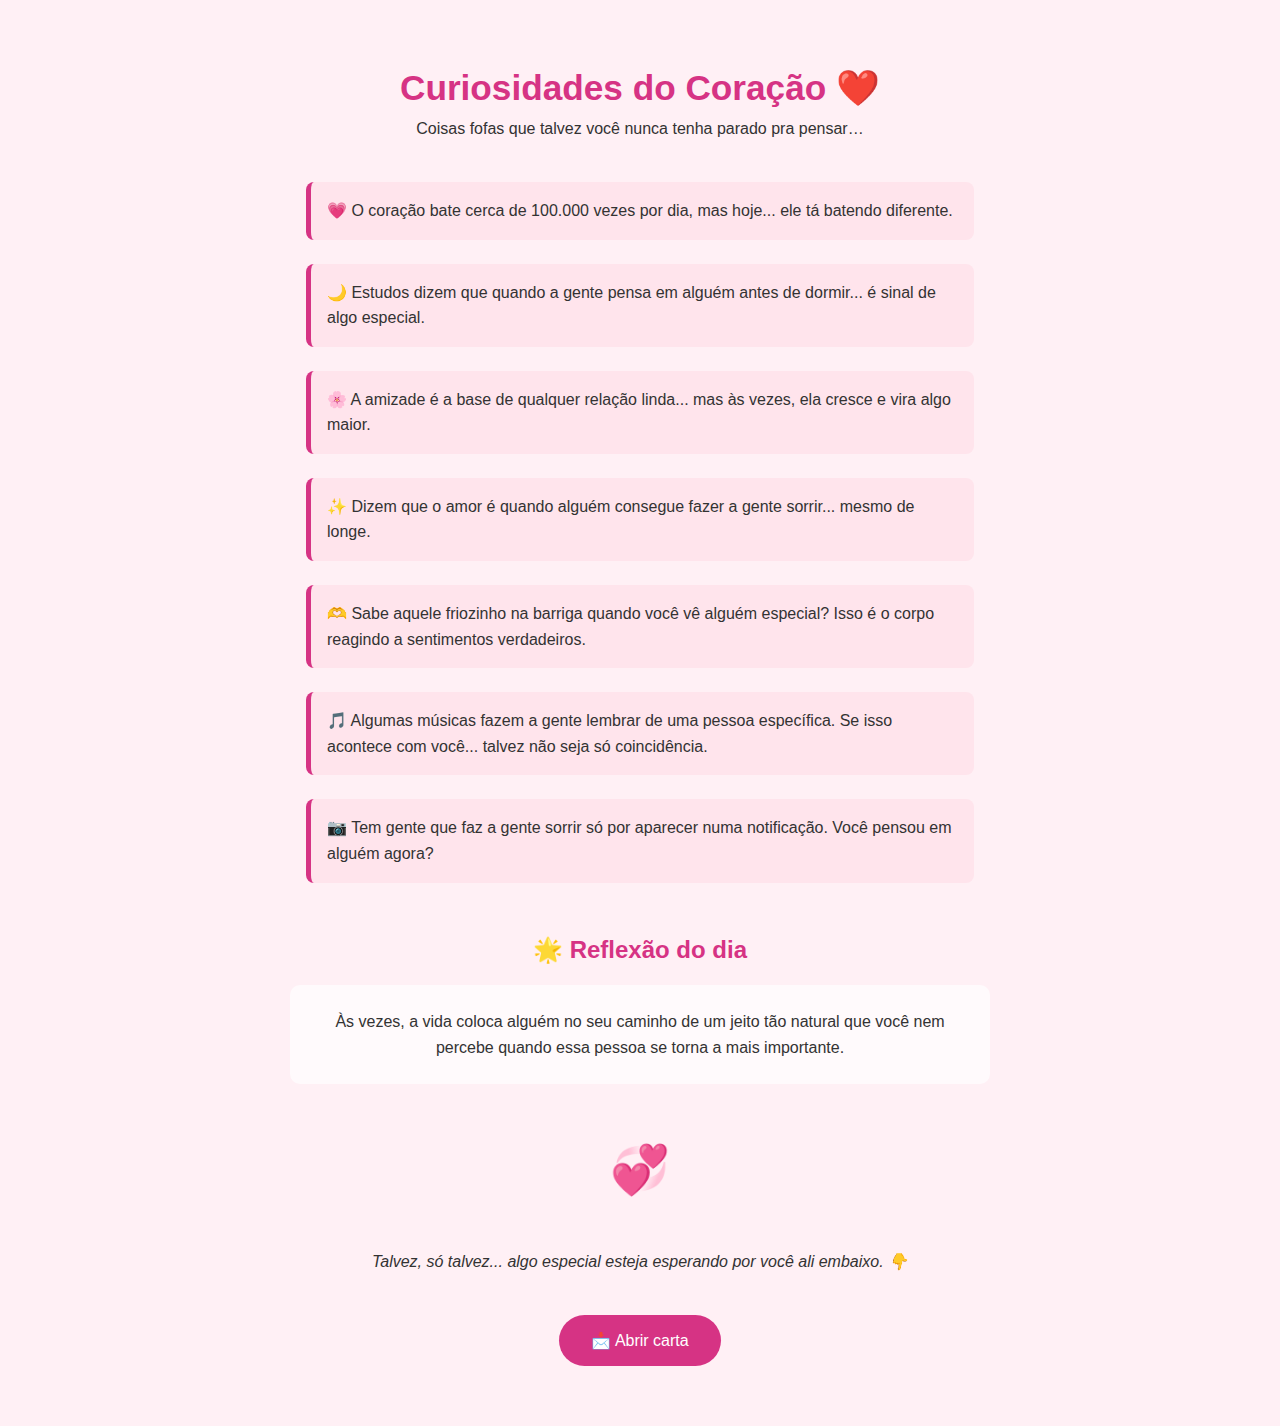
==== index.html @ 46a894df "Add files via upload" ====
<!DOCTYPE html>
<html lang="pt-BR">
  <head>
    <meta charset="UTF-8" />
    <meta name="viewport" content="width=device-width, initial-scale=1.0" />
    <title>Curiosidades do Coração</title>
    <link rel="stylesheet" href="style.css" />
  </head>
  <body>
    <header>
      <h1>Curiosidades do Coração ❤️</h1>
      <p>Coisas fofas que talvez você nunca tenha parado pra pensar…</p>
    </header>

    <div class="curiosidades">
      <div class="curiosidade">
        💗 O coração bate cerca de 100.000 vezes por dia, mas hoje... ele tá
        batendo diferente.
      </div>
      <div class="curiosidade">
        🌙 Estudos dizem que quando a gente pensa em alguém antes de dormir... é
        sinal de algo especial.
      </div>
      <div class="curiosidade">
        🌸 A amizade é a base de qualquer relação linda... mas às vezes, ela
        cresce e vira algo maior.
      </div>
      <div class="curiosidade">
        ✨ Dizem que o amor é quando alguém consegue fazer a gente sorrir...
        mesmo de longe.
      </div>
      <div class="curiosidade">
        🫶 Sabe aquele friozinho na barriga quando você vê alguém especial? Isso
        é o corpo reagindo a sentimentos verdadeiros.
      </div>
      <div class="curiosidade">
        🎵 Algumas músicas fazem a gente lembrar de uma pessoa específica. Se
        isso acontece com você... talvez não seja só coincidência.
      </div>
      <div class="curiosidade">
        📷 Tem gente que faz a gente sorrir só por aparecer numa notificação.
        Você pensou em alguém agora?
      </div>
    </div>

    <section class="reflexao">
      <h2>🌟 Reflexão do dia</h2>
      <p>
        Às vezes, a vida coloca alguém no seu caminho de um jeito tão natural
        que você nem percebe quando essa pessoa se torna a mais importante.
      </p>
    </section>

    <div class="emoji-grandao">💞</div>

    <p class="mensagem-final">
      Talvez, só talvez... algo especial esteja esperando por você ali embaixo.
      👇
    </p>

    <button class="botao-carta" onclick="window.location.href='carta.html'">
      📩 Abrir carta
    </button>
  </body>
</html>
---- style.css ----
/* ======== RESET & BASE ======== */
* {
  margin: 0;
  padding: 0;
  box-sizing: border-box;
}

html {
  font-size: 16px;
}

body {
  font-family: "Arial", sans-serif;
  background: #fff0f5;
  color: #333;
  padding: 20px;
  line-height: 1.6;
  max-width: 100%;
  overflow-x: hidden;
}

/* ======== INDEX ======== */

header {
  text-align: center;
  padding: 2.5rem 1rem;
}

h1 {
  color: #d63384;
  font-size: 2.2rem;
}

.curiosidades {
  max-width: 700px;
  width: 100%;
  margin: 0 auto;
  padding: 0 1rem;
}

.curiosidade {
  background: #ffe4ec;
  border-left: 5px solid #d63384;
  padding: 1rem;
  margin-bottom: 1.5rem;
  border-radius: 8px;
  font-size: 1rem;
}

.reflexao {
  text-align: center;
  margin: 3rem auto;
  padding: 0 1rem;
}

.reflexao p {
  max-width: 700px;
  margin: auto;
  background: #fffafc;
  padding: 1.5rem;
  border-radius: 10px;
  font-size: 1rem;
}

.reflexao h2 {
  color: #d63384;
  font-size: 1.5rem;
  margin-bottom: 1rem;
}

.emoji-grandao {
  text-align: center;
  font-size: 3rem;
  margin: 2rem 0;
}

.mensagem-final {
  text-align: center;
  font-style: italic;
  margin-top: 2.5rem;
  font-size: 1rem;
}

.botao-carta {
  display: block;
  margin: 2.5rem auto;
  background: #d63384;
  color: white;
  border: none;
  padding: 1rem 2rem;
  font-size: 1rem;
  border-radius: 30px;
  cursor: pointer;
  transition: 0.3s;
}

.botao-carta:hover {
  background: #bf2b6d;
}

/* ======== CARTA.HTML ======== */

.carta-body {
  display: flex;
  justify-content: center;
  align-items: center;
  padding: 2rem 1rem;
  min-height: 100vh;
}

.carta-container {
  background-color: white;
  padding: 2rem;
  border-radius: 20px;
  box-shadow: 0 0 15px rgba(0, 0, 0, 0.1);
  max-width: 800px;
  width: 100%;
  text-align: center;
}

.carta-container h1 {
  font-size: 1.6rem;
  color: #d63384;
  margin-bottom: 1.2rem;
}

.carta-aberta {
  background: #fff0f5;
  border: 2px solid #f8c1d1;
  border-radius: 20px;
  padding: 1.5rem;
  margin-top: 1.5rem;
  box-shadow: 0 0 10px rgba(255, 192, 203, 0.3);
}

.texto-carta {
  font-size: 1.1rem;
  color: #4a0033;
  line-height: 1.8;
}

.botoes {
  margin-top: 2rem;
  display: flex;
  justify-content: center;
  gap: 2rem;
  flex-wrap: wrap;
}

.botao-troll,
.botao-fugir,
.botao-final {
  padding: 0.8rem 1.5rem;
  font-size: 1rem;
  border-radius: 30px;
  border: none;
  cursor: pointer;
  font-weight: bold;
  transition: 0.3s;
  margin-bottom: 0.5rem;
}

.botao-troll {
  background-color: #aaa;
  color: white;
}

.botao-fugir {
  background-color: #ff6b81;
  color: white;
  position: relative;
}

.botao-final {
  background-color: #d63384;
  color: white;
  display: none;
}

.botao-troll:hover,
.botao-final:hover {
  opacity: 0.9;
}

.resposta-final {
  margin-top: 2rem;
  font-size: 1.2rem;
  color: #d63384;
  display: none;
  animation: aparecer 1s ease-in-out forwards;
}

@keyframes aparecer {
  from {
    opacity: 0;
    transform: translateY(20px);
  }
  to {
    opacity: 1;
    transform: translateY(0);
  }
}

/* ======== RESPONSIVIDADE GERAL ======== */
@media (max-width: 768px) {
  html {
    font-size: 15px;
  }

  h1 {
    font-size: 1.8rem;
  }

  .reflexao h2 {
    font-size: 1.3rem;
  }

  .emoji-grandao {
    font-size: 2.5rem;
  }

  .botao-carta {
    padding: 0.8rem 1.5rem;
    font-size: 0.95rem;
  }
}

@media (max-width: 480px) {
  html {
    font-size: 14px;
  }

  h1 {
    font-size: 1.5rem;
  }

  .botao-carta {
    width: 90%;
  }

  .botoes {
    flex-direction: column;
    gap: 10px;
  }

  .botao-troll,
  .botao-fugir,
  .botao-final {
    width: 100%;
  }
}
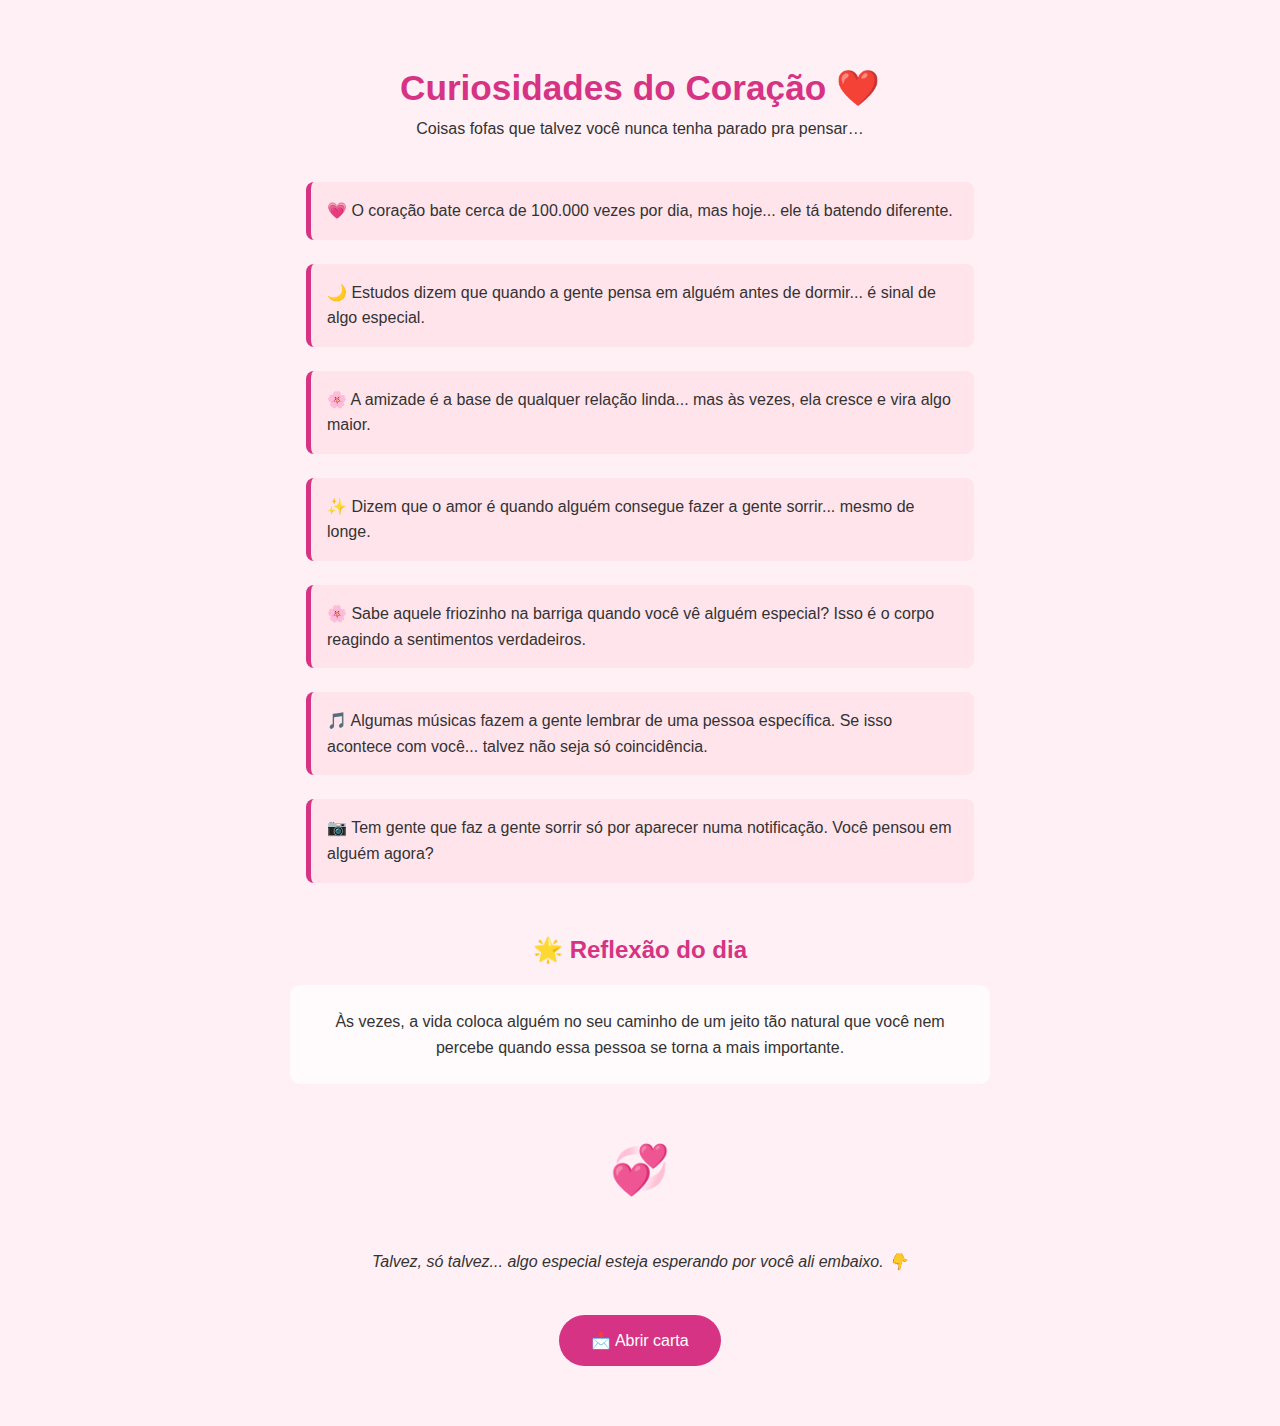
==== commit fd5e4814: "Update index.html" ====
--- a/index.html
+++ b/index.html
@@ -30,7 +30,7 @@
         mesmo de longe.
       </div>
       <div class="curiosidade">
-        🫶 Sabe aquele friozinho na barriga quando você vê alguém especial? Isso
+        🌸 Sabe aquele friozinho na barriga quando você vê alguém especial? Isso
         é o corpo reagindo a sentimentos verdadeiros.
       </div>
       <div class="curiosidade">
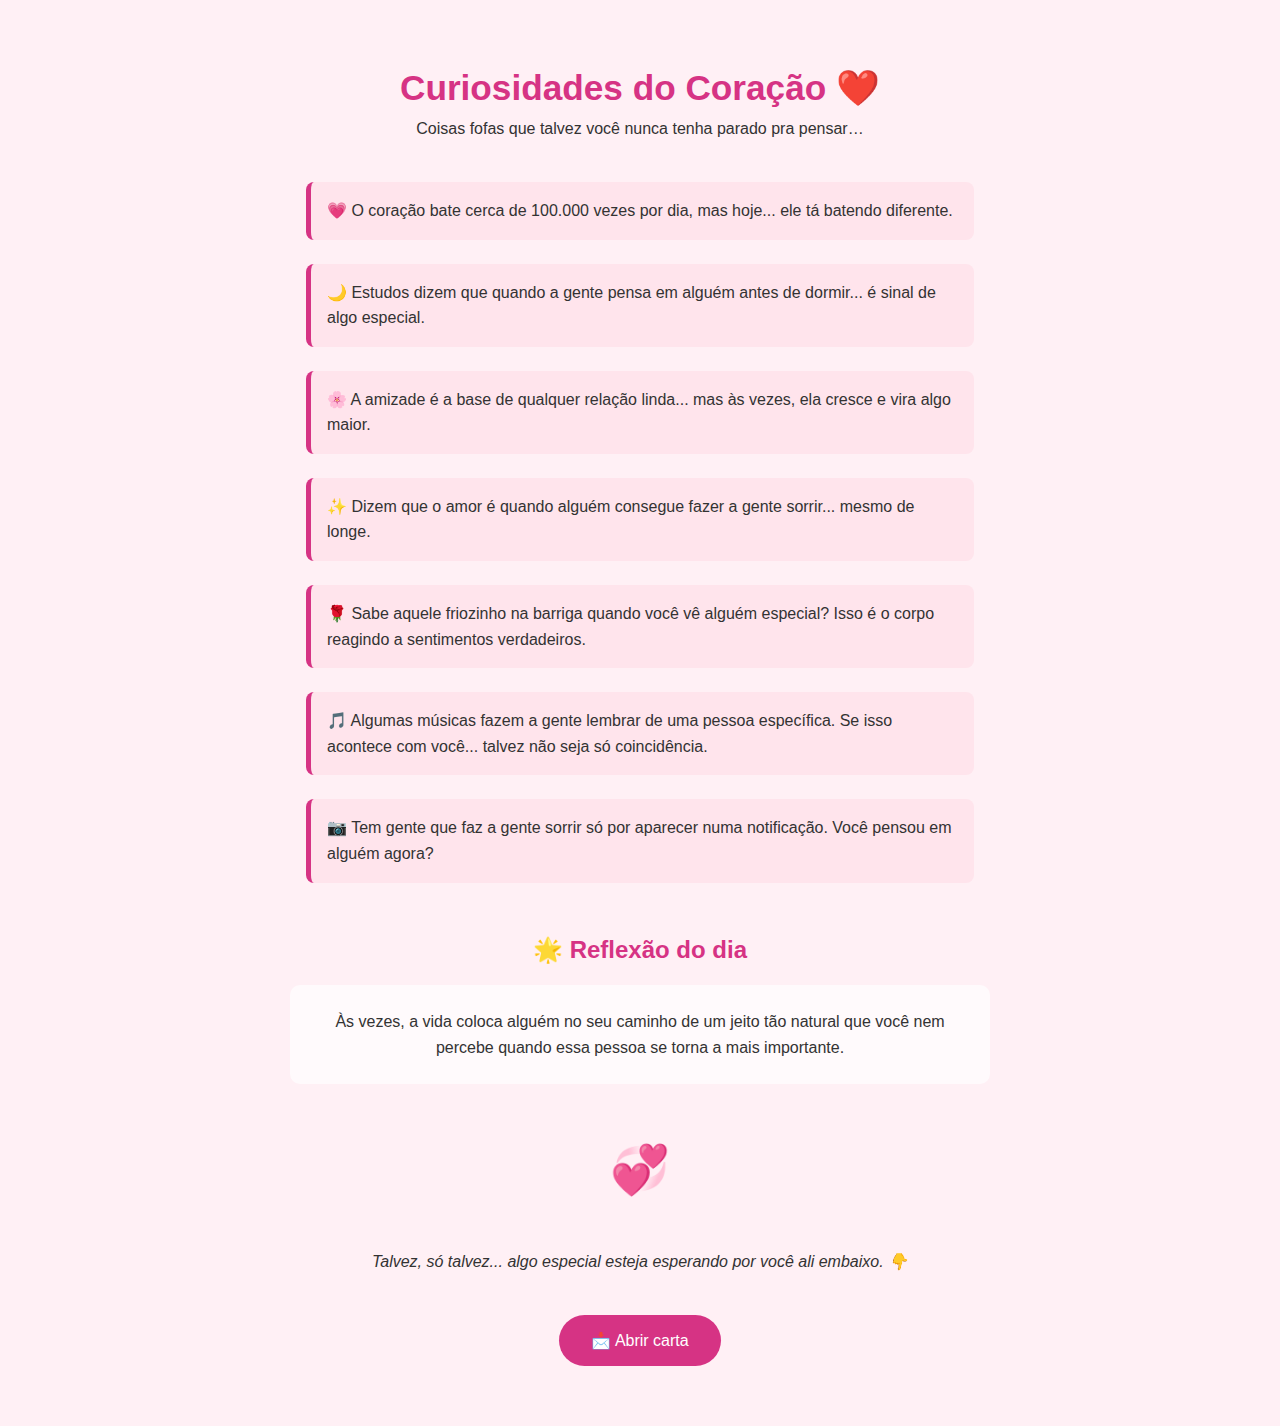
==== commit 7b65133c: "Update index.html" ====
--- a/index.html
+++ b/index.html
@@ -30,7 +30,7 @@
         mesmo de longe.
       </div>
       <div class="curiosidade">
-        🌸 Sabe aquele friozinho na barriga quando você vê alguém especial? Isso
+        🌹 Sabe aquele friozinho na barriga quando você vê alguém especial? Isso
         é o corpo reagindo a sentimentos verdadeiros.
       </div>
       <div class="curiosidade">
